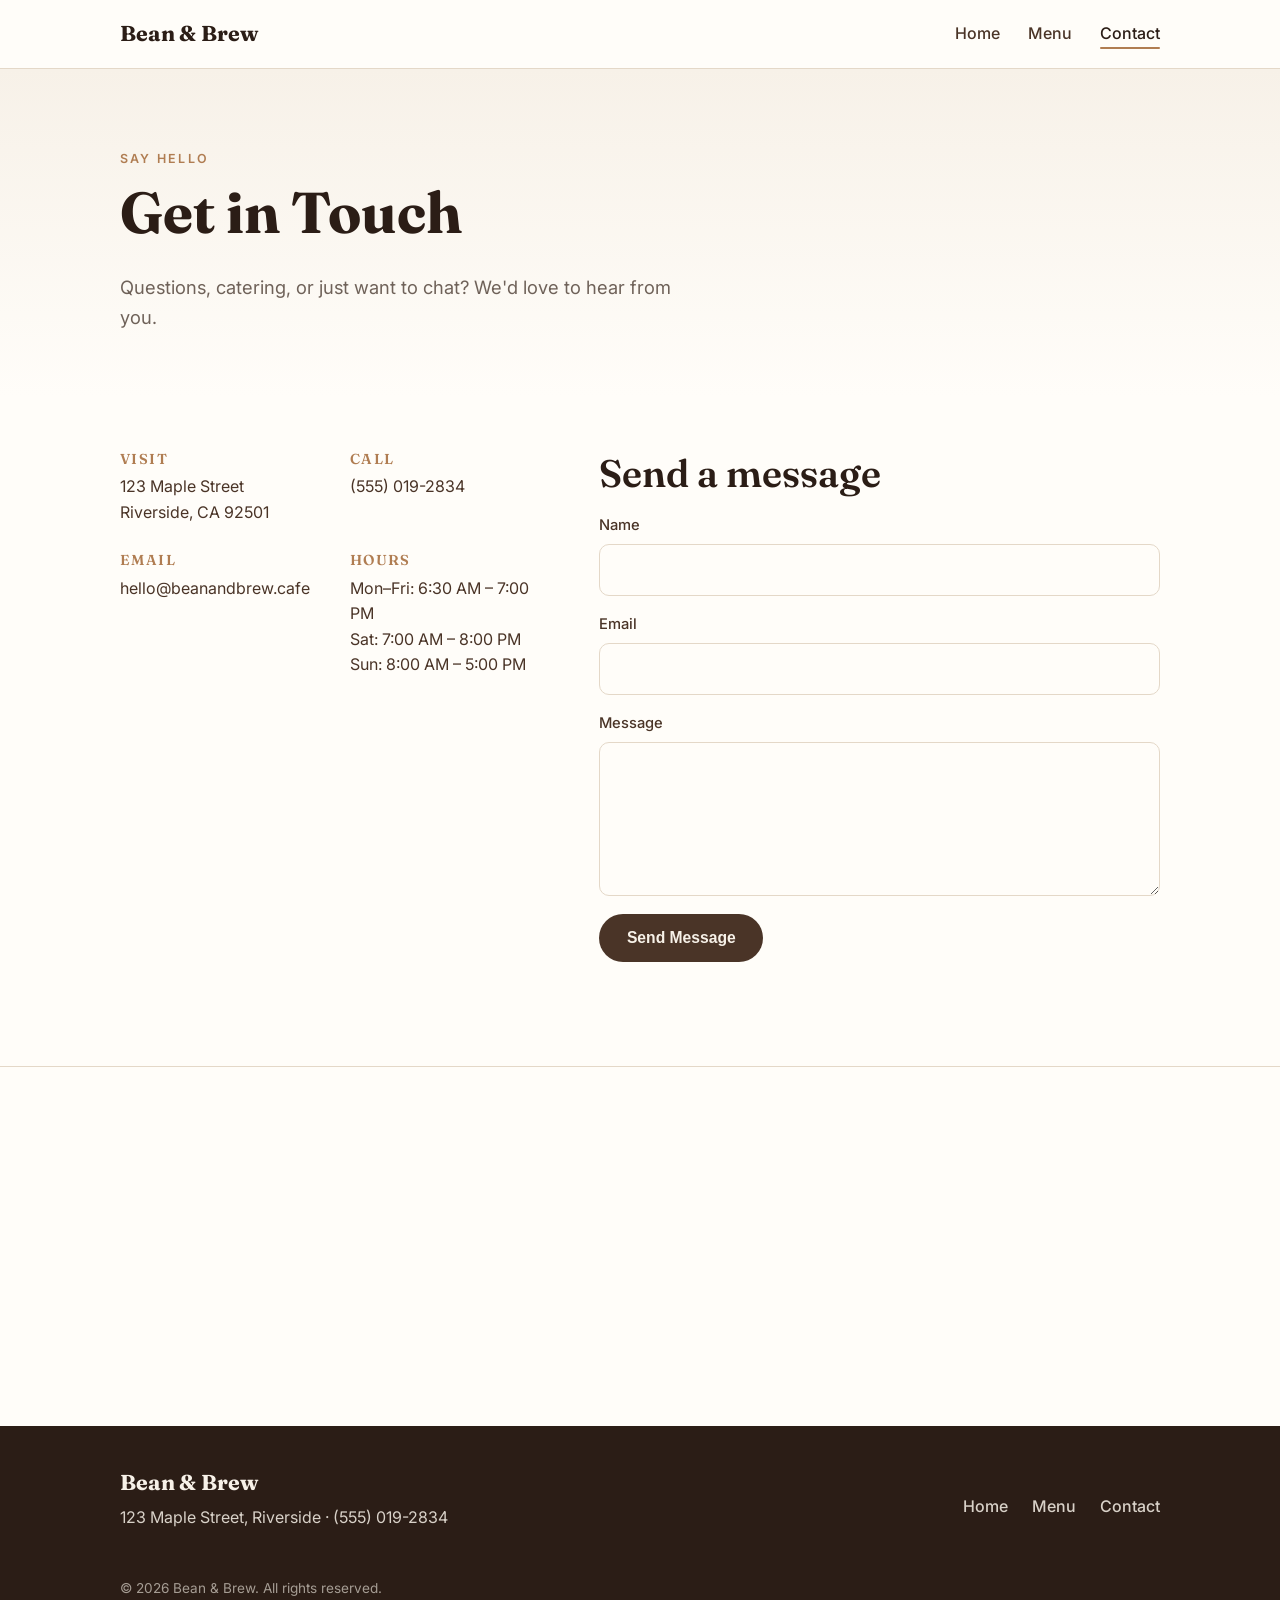
==== contact.html @ 73586ad3 "Add clean coffee shop website with home, menu, and contact pages - Responsive multi-page static site" ====
<!DOCTYPE html>
<html lang="en">
<head>
  <meta charset="UTF-8" />
  <meta name="viewport" content="width=device-width, initial-scale=1.0" />
  <title>Contact — Bean &amp; Brew</title>
  <meta name="description" content="Find Bean & Brew, get in touch, or send us a message." />
  <link rel="preconnect" href="https://fonts.googleapis.com" />
  <link rel="preconnect" href="https://fonts.gstatic.com" crossorigin />
  <link href="https://fonts.googleapis.com/css2?family=Fraunces:opsz,wght@9..144,400;9..144,600;9..144,700&family=Inter:wght@400;500;600&display=swap" rel="stylesheet" />
  <link rel="stylesheet" href="css/style.css" />
</head>
<body>
  <header class="site-header" id="top">
    <nav class="nav container">
      <a href="index.html" class="brand">Bean&nbsp;&amp;&nbsp;Brew</a>
      <button class="nav-toggle" aria-label="Toggle navigation" aria-expanded="false">
        <span></span><span></span><span></span>
      </button>
      <ul class="nav-links">
        <li><a href="index.html">Home</a></li>
        <li><a href="menu.html">Menu</a></li>
        <li><a href="contact.html" class="active">Contact</a></li>
      </ul>
    </nav>
  </header>

  <main>
    <section class="page-head">
      <div class="container">
        <p class="eyebrow">Say hello</p>
        <h1>Get in Touch</h1>
        <p class="lead">Questions, catering, or just want to chat? We'd love to hear from you.</p>
      </div>
    </section>

    <section class="container contact">
      <div class="contact-info">
        <div class="info-block">
          <h3>Visit</h3>
          <p>123 Maple Street<br />Riverside, CA 92501</p>
        </div>
        <div class="info-block">
          <h3>Call</h3>
          <p><a href="tel:+15550192834">(555) 019-2834</a></p>
        </div>
        <div class="info-block">
          <h3>Email</h3>
          <p><a href="mailto:hello@beanandbrew.cafe">hello@beanandbrew.cafe</a></p>
        </div>
        <div class="info-block">
          <h3>Hours</h3>
          <p>
            Mon–Fri: 6:30 AM – 7:00 PM<br />
            Sat: 7:00 AM – 8:00 PM<br />
            Sun: 8:00 AM – 5:00 PM
          </p>
        </div>
      </div>

      <div class="contact-form-wrap">
        <h2>Send a message</h2>
        <form class="contact-form" novalidate>
          <div class="field">
            <label for="name">Name</label>
            <input type="text" id="name" name="name" required autocomplete="name" />
          </div>
          <div class="field">
            <label for="email">Email</label>
            <input type="email" id="email" name="email" required autocomplete="email" />
          </div>
          <div class="field">
            <label for="message">Message</label>
            <textarea id="message" name="message" rows="5" required></textarea>
          </div>
          <button type="submit" class="btn btn-primary">Send Message</button>
          <p class="form-status" role="status" aria-live="polite"></p>
        </form>
      </div>
    </section>

    <section class="map-wrap">
      <iframe
        title="Map to Bean & Brew"
        src="https://www.openstreetmap.org/export/embed.html?bbox=-117.396%2C33.978%2C-117.360%2C33.998&amp;layer=mapnik"
        loading="lazy"
        referrerpolicy="no-referrer-when-downgrade">
      </iframe>
    </section>
  </main>

  <footer class="site-footer">
    <div class="container footer-inner">
      <div>
        <p class="brand">Bean&nbsp;&amp;&nbsp;Brew</p>
        <p>123 Maple Street, Riverside · (555) 019-2834</p>
      </div>
      <ul class="footer-links">
        <li><a href="index.html">Home</a></li>
        <li><a href="menu.html">Menu</a></li>
        <li><a href="contact.html">Contact</a></li>
      </ul>
      <p class="copyright">© 2026 Bean &amp; Brew. All rights reserved.</p>
    </div>
  </footer>

  <script src="js/main.js"></script>
</body>
</html>
---- css/style.css ----
/* ---------- Design tokens ---------- */
:root {
  --coffee-900: #2b1d16;
  --coffee-700: #4a3427;
  --coffee-500: #7b5540;
  --caramel:    #b07d52;
  --cream:      #f7f1e8;
  --cream-2:    #efe5d6;
  --paper:      #fffdf9;
  --ink:        #2b1d16;
  --muted:      #6f6259;
  --line:       #e4d8c8;
  --shadow:     0 10px 30px rgba(43, 29, 22, 0.10);
  --radius:     16px;
  --maxw:       1080px;
}

/* ---------- Reset-ish ---------- */
*, *::before, *::after { box-sizing: border-box; }
html { scroll-behavior: smooth; }
body {
  margin: 0;
  font-family: "Inter", system-ui, sans-serif;
  color: var(--ink);
  background: var(--paper);
  line-height: 1.6;
  -webkit-font-smoothing: antialiased;
}
h1, h2, h3 { font-family: "Fraunces", Georgia, serif; line-height: 1.1; margin: 0 0 .5em; }
h1 { font-size: clamp(2.2rem, 5vw, 3.6rem); font-weight: 700; }
h2 { font-size: clamp(1.6rem, 3vw, 2.4rem); font-weight: 600; }
h3 { font-size: 1.2rem; font-weight: 600; }
p { margin: 0 0 1rem; }
a { color: var(--coffee-700); text-decoration: none; }
a:hover { color: var(--caramel); }
img { max-width: 100%; display: block; }

.container { width: 100%; max-width: var(--maxw); margin: 0 auto; padding: 0 1.25rem; }
.eyebrow {
  text-transform: uppercase; letter-spacing: .18em; font-size: .78rem;
  font-weight: 600; color: var(--caramel); margin-bottom: .75rem;
}
.lead { font-size: 1.15rem; color: var(--muted); max-width: 46ch; }

/* ---------- Buttons ---------- */
.btn {
  display: inline-block; padding: .8rem 1.6rem; border-radius: 999px;
  font-weight: 600; font-size: .98rem; cursor: pointer; border: 2px solid transparent;
  transition: transform .15s ease, background .2s ease, color .2s ease;
}
.btn:hover { transform: translateY(-2px); }
.btn-primary { background: var(--coffee-700); color: var(--cream); }
.btn-primary:hover { background: var(--coffee-900); color: var(--cream); }
.btn-ghost { border-color: var(--coffee-700); color: var(--coffee-700); }
.btn-ghost:hover { background: var(--coffee-700); color: var(--cream); }

/* ---------- Header / nav ---------- */
.site-header {
  position: sticky; top: 0; z-index: 50;
  background: rgba(255, 253, 249, 0.9);
  backdrop-filter: blur(8px);
  border-bottom: 1px solid var(--line);
}
.nav { display: flex; align-items: center; justify-content: space-between; height: 68px; }
.brand {
  font-family: "Fraunces", Georgia, serif; font-weight: 700; font-size: 1.35rem;
  color: var(--coffee-900); letter-spacing: .01em;
}
.nav-links { list-style: none; display: flex; gap: 1.75rem; margin: 0; padding: 0; }
.nav-links a { font-weight: 500; color: var(--coffee-700); position: relative; }
.nav-links a.active { color: var(--coffee-900); }
.nav-links a.active::after {
  content: ""; position: absolute; left: 0; right: 0; bottom: -6px; height: 2px;
  background: var(--caramel); border-radius: 2px;
}
.nav-toggle {
  display: none; flex-direction: column; gap: 5px; background: none; border: 0;
  cursor: pointer; padding: 8px;
}
.nav-toggle span { width: 24px; height: 2px; background: var(--coffee-900); border-radius: 2px; transition: .25s; }

/* ---------- Hero ---------- */
.hero {
  background:
    radial-gradient(1200px 500px at 80% -10%, rgba(176,125,82,.25), transparent 60%),
    linear-gradient(180deg, var(--cream) 0%, var(--paper) 100%);
  padding: clamp(3.5rem, 9vw, 7rem) 0;
}
.hero-inner { max-width: 640px; }
.hero h1 { margin-bottom: .4em; }
.hero-actions { display: flex; gap: 1rem; flex-wrap: wrap; margin-top: 1.75rem; }

/* ---------- Features ---------- */
.features {
  display: grid; grid-template-columns: repeat(3, 1fr); gap: 1.5rem;
  padding: clamp(2.5rem, 6vw, 4.5rem) 1.25rem;
}
.feature {
  background: var(--paper); border: 1px solid var(--line); border-radius: var(--radius);
  padding: 1.75rem; box-shadow: var(--shadow);
}
.feature h3 { color: var(--coffee-900); }
.feature p { color: var(--muted); margin: 0; }

/* ---------- Highlight ---------- */
.highlight { background: var(--coffee-900); color: var(--cream); padding: clamp(3rem, 7vw, 5rem) 0; }
.highlight-inner { display: grid; grid-template-columns: 1.4fr 1fr; gap: 2.5rem; align-items: center; }
.highlight .eyebrow { color: var(--caramel); }
.highlight h2 { color: var(--cream); }
.highlight p { color: rgba(247, 241, 232, 0.82); }
.highlight-card {
  aspect-ratio: 1; border-radius: var(--radius);
  background: linear-gradient(145deg, var(--caramel), var(--coffee-500));
  display: grid; place-items: center; box-shadow: var(--shadow);
}
.highlight-card .cup { font-size: clamp(4rem, 12vw, 7rem); }

/* ---------- Hours ---------- */
.hours { padding: clamp(3rem, 6vw, 4.5rem) 1.25rem; text-align: center; }
.hours-list {
  list-style: none; margin: 1.5rem auto 0; padding: 0; max-width: 460px;
}
.hours-list li {
  display: flex; justify-content: space-between; padding: .85rem 0;
  border-bottom: 1px solid var(--line); color: var(--coffee-700);
}
.hours-list li span:last-child { color: var(--muted); }

/* ---------- Page head ---------- */
.page-head {
  background: linear-gradient(180deg, var(--cream) 0%, var(--paper) 100%);
  padding: clamp(3rem, 7vw, 5rem) 0 clamp(2rem, 4vw, 3rem);
}

/* ---------- Menu ---------- */
.menu {
  display: grid; grid-template-columns: repeat(2, 1fr); gap: 2.5rem 3rem;
  padding: clamp(2rem, 5vw, 3.5rem) 1.25rem clamp(3rem, 6vw, 4.5rem);
}
.menu-group h2 { color: var(--coffee-900); border-bottom: 2px solid var(--line); padding-bottom: .5rem; }
.menu-list { list-style: none; margin: 1.25rem 0 0; padding: 0; }
.menu-list li { margin-bottom: 1.25rem; }
.item-head { display: flex; align-items: baseline; gap: .5rem; }
.item-name { font-weight: 600; color: var(--coffee-900); }
.item-price { font-weight: 600; color: var(--caramel); white-space: nowrap; }
.dots { flex: 1; border-bottom: 2px dotted var(--line); transform: translateY(-3px); }
.item-desc { margin: .2rem 0 0; color: var(--muted); font-size: .95rem; }

/* ---------- CTA ---------- */
.cta { background: var(--cream-2); text-align: center; padding: clamp(3rem, 7vw, 4.5rem) 0; }
.cta h2 { color: var(--coffee-900); }
.cta p { color: var(--muted); margin-bottom: 1.5rem; }

/* ---------- Contact ---------- */
.contact {
  display: grid; grid-template-columns: 1fr 1.3fr; gap: 3rem;
  padding: clamp(2rem, 5vw, 3.5rem) 1.25rem clamp(3rem, 6vw, 4rem);
}
.contact-info { display: grid; grid-template-columns: 1fr 1fr; gap: 1.75rem; align-content: start; }
.info-block h3 { color: var(--caramel); font-size: .9rem; text-transform: uppercase; letter-spacing: .1em; margin-bottom: .4rem; }
.info-block p { color: var(--coffee-700); margin: 0; }
.contact-form-wrap h2 { color: var(--coffee-900); }
.contact-form { display: grid; gap: 1.1rem; margin-top: 1.25rem; }
.field { display: grid; gap: .4rem; }
.field label { font-weight: 500; font-size: .92rem; color: var(--coffee-700); }
.field input, .field textarea {
  font: inherit; padding: .75rem .9rem; border: 1px solid var(--line);
  border-radius: 10px; background: var(--paper); color: var(--ink); resize: vertical;
}
.field input:focus, .field textarea:focus {
  outline: none; border-color: var(--caramel); box-shadow: 0 0 0 3px rgba(176,125,82,.18);
}
.field input.invalid, .field textarea.invalid { border-color: #c0392b; }
.form-status { margin: .25rem 0 0; font-weight: 500; min-height: 1.2rem; }
.form-status.ok { color: #2e7d32; }
.form-status.err { color: #c0392b; }
.contact-form .btn { justify-self: start; }

/* ---------- Map ---------- */
.map-wrap { line-height: 0; }
.map-wrap iframe { width: 100%; height: 360px; border: 0; border-top: 1px solid var(--line); }

/* ---------- Footer ---------- */
.site-footer { background: var(--coffee-900); color: rgba(247,241,232,.85); padding: 2.5rem 0; }
.footer-inner {
  display: grid; grid-template-columns: 1fr auto; gap: 1rem 2rem; align-items: center;
}
.site-footer .brand { color: var(--cream); margin-bottom: .25rem; }
.footer-links { list-style: none; display: flex; gap: 1.5rem; margin: 0; padding: 0; }
.footer-links a { color: rgba(247,241,232,.85); font-weight: 500; }
.footer-links a:hover { color: var(--caramel); }
.copyright { grid-column: 1 / -1; margin: 1rem 0 0; font-size: .85rem; color: rgba(247,241,232,.6); }

/* ---------- Responsive ---------- */
@media (max-width: 760px) {
  .nav-toggle { display: flex; }
  .nav-links {
    position: absolute; top: 68px; left: 0; right: 0;
    flex-direction: column; gap: 0; background: var(--paper);
    border-bottom: 1px solid var(--line); padding: .5rem 1.25rem;
    max-height: 0; overflow: hidden; transition: max-height .3s ease;
  }
  .nav-links.open { max-height: 300px; }
  .nav-links li { padding: .4rem 0; }
  .nav-links a.active::after { display: none; }

  .features { grid-template-columns: 1fr; }
  .highlight-inner { grid-template-columns: 1fr; }
  .highlight-card { max-width: 260px; }
  .menu { grid-template-columns: 1fr; }
  .contact { grid-template-columns: 1fr; }
  .footer-inner { grid-template-columns: 1fr; }
}
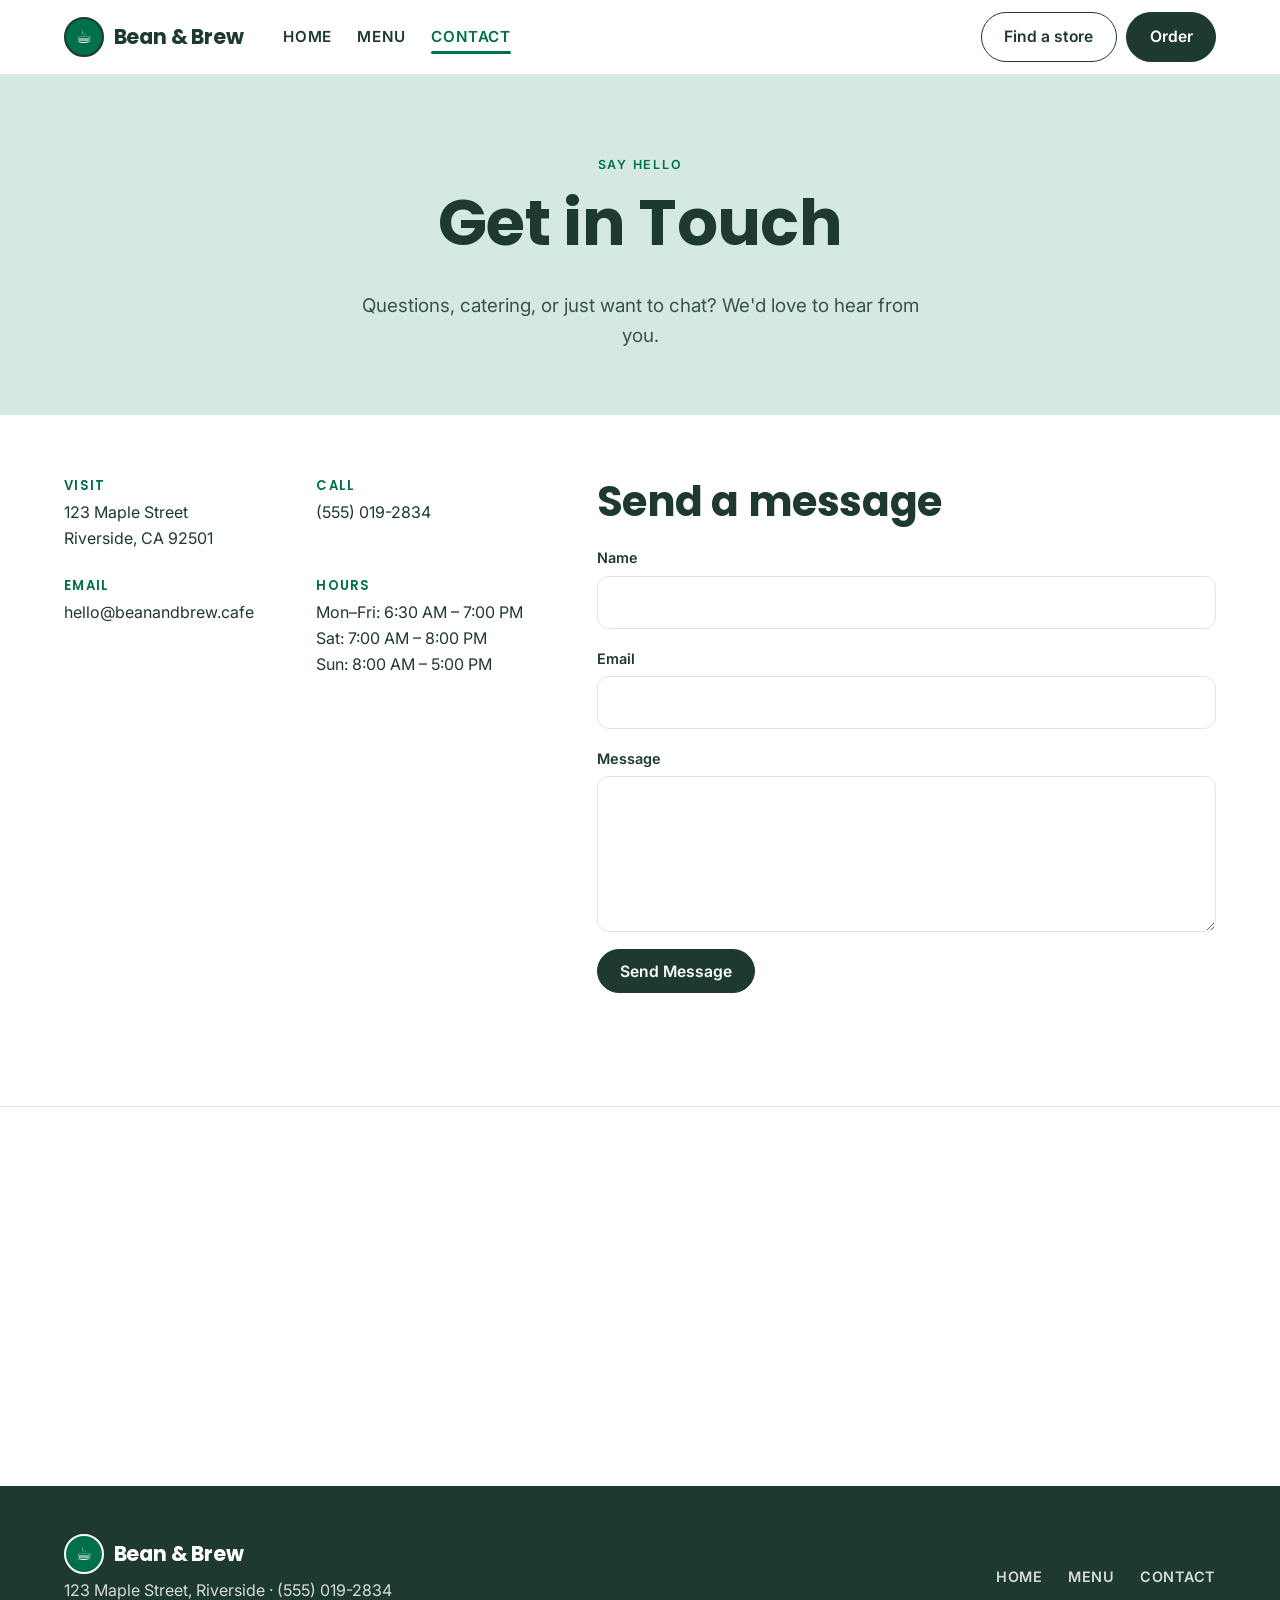
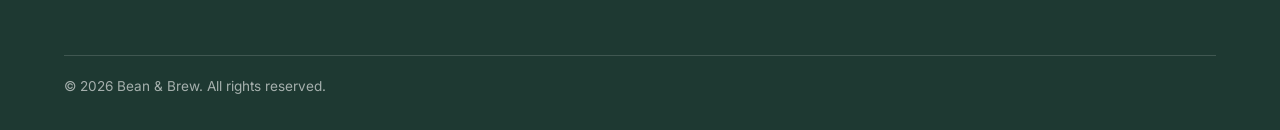
==== commit 3b72b6ed: "Redesign site with a Starbucks-inspired visual language - Deep forest-green palette with pill-shaped" ====
--- a/contact.html
+++ b/contact.html
@@ -7,13 +7,13 @@
   <meta name="description" content="Find Bean & Brew, get in touch, or send us a message." />
   <link rel="preconnect" href="https://fonts.googleapis.com" />
   <link rel="preconnect" href="https://fonts.gstatic.com" crossorigin />
-  <link href="https://fonts.googleapis.com/css2?family=Fraunces:opsz,wght@9..144,400;9..144,600;9..144,700&family=Inter:wght@400;500;600&display=swap" rel="stylesheet" />
+  <link href="https://fonts.googleapis.com/css2?family=Poppins:wght@500;600;700&family=Inter:wght@400;500;600&display=swap" rel="stylesheet" />
   <link rel="stylesheet" href="css/style.css" />
 </head>
 <body>
   <header class="site-header" id="top">
     <nav class="nav container">
-      <a href="index.html" class="brand">Bean&nbsp;&amp;&nbsp;Brew</a>
+      <a href="index.html" class="brand"><span class="mark">☕</span>Bean&nbsp;&amp;&nbsp;Brew</a>
       <button class="nav-toggle" aria-label="Toggle navigation" aria-expanded="false">
         <span></span><span></span><span></span>
       </button>
@@ -22,6 +22,10 @@
         <li><a href="menu.html">Menu</a></li>
         <li><a href="contact.html" class="active">Contact</a></li>
       </ul>
+      <div class="nav-actions">
+        <a href="contact.html" class="btn btn-outline">Find a store</a>
+        <a href="menu.html" class="btn btn-primary">Order</a>
+      </div>
     </nav>
   </header>
 
@@ -92,7 +96,7 @@
   <footer class="site-footer">
     <div class="container footer-inner">
       <div>
-        <p class="brand">Bean&nbsp;&amp;&nbsp;Brew</p>
+        <p class="brand"><span class="mark">☕</span>Bean&nbsp;&amp;&nbsp;Brew</p>
         <p>123 Maple Street, Riverside · (555) 019-2834</p>
       </div>
       <ul class="footer-links">
--- a/css/style.css
+++ b/css/style.css
@@ -1,18 +1,21 @@
 /* ---------- Design tokens ---------- */
 :root {
-  --coffee-900: #2b1d16;
-  --coffee-700: #4a3427;
-  --coffee-500: #7b5540;
-  --caramel:    #b07d52;
-  --cream:      #f7f1e8;
-  --cream-2:    #efe5d6;
-  --paper:      #fffdf9;
-  --ink:        #2b1d16;
-  --muted:      #6f6259;
-  --line:       #e4d8c8;
-  --shadow:     0 10px 30px rgba(43, 29, 22, 0.10);
-  --radius:     16px;
-  --maxw:       1080px;
+  --green:       #00704a;   /* house green */
+  --green-deep:  #006241;
+  --green-dark:  #1e3932;   /* forest — text & dark sections */
+  --green-tint:  #d4e9e2;   /* soft light-green wash */
+  --green-tint2: #e8f3ee;
+  --cream:       #f3f1e7;
+  --sand:        #f7f5ef;
+  --white:       #ffffff;
+  --ink:         #1e3932;
+  --muted:       #4c5c54;
+  --line:        #e6e3d8;
+  --radius:      18px;
+  --radius-lg:   28px;
+  --maxw:        1200px;
+  --display: "Poppins", system-ui, -apple-system, "Segoe UI", sans-serif;
+  --body: "Inter", system-ui, -apple-system, "Segoe UI", Roboto, sans-serif;
 }
 
 /* ---------- Reset-ish ---------- */
@@ -20,193 +23,211 @@
 html { scroll-behavior: smooth; }
 body {
   margin: 0;
-  font-family: "Inter", system-ui, sans-serif;
+  font-family: var(--body);
   color: var(--ink);
-  background: var(--paper);
+  background: var(--white);
   line-height: 1.6;
   -webkit-font-smoothing: antialiased;
 }
-h1, h2, h3 { font-family: "Fraunces", Georgia, serif; line-height: 1.1; margin: 0 0 .5em; }
-h1 { font-size: clamp(2.2rem, 5vw, 3.6rem); font-weight: 700; }
-h2 { font-size: clamp(1.6rem, 3vw, 2.4rem); font-weight: 600; }
-h3 { font-size: 1.2rem; font-weight: 600; }
+h1, h2, h3 { font-family: var(--display); line-height: 1.12; margin: 0 0 .5em; letter-spacing: -0.01em; }
+h1 { font-size: clamp(2.4rem, 5.5vw, 4rem); font-weight: 700; }
+h2 { font-size: clamp(1.7rem, 3.4vw, 2.6rem); font-weight: 700; }
+h3 { font-size: 1.25rem; font-weight: 600; }
 p { margin: 0 0 1rem; }
-a { color: var(--coffee-700); text-decoration: none; }
-a:hover { color: var(--caramel); }
+a { color: var(--green-dark); text-decoration: none; }
+a:hover { color: var(--green); }
 img { max-width: 100%; display: block; }
 
-.container { width: 100%; max-width: var(--maxw); margin: 0 auto; padding: 0 1.25rem; }
+.container { width: 100%; max-width: var(--maxw); margin: 0 auto; padding: 0 1.5rem; }
 .eyebrow {
-  text-transform: uppercase; letter-spacing: .18em; font-size: .78rem;
-  font-weight: 600; color: var(--caramel); margin-bottom: .75rem;
-}
-.lead { font-size: 1.15rem; color: var(--muted); max-width: 46ch; }
-
-/* ---------- Buttons ---------- */
+  text-transform: uppercase; letter-spacing: .14em; font-size: .78rem;
+  font-weight: 600; color: var(--green); margin-bottom: .75rem;
+}
+.lead { font-size: 1.18rem; color: var(--muted); max-width: 48ch; }
+
+/* ---------- Pill buttons (Starbucks-style) ---------- */
 .btn {
-  display: inline-block; padding: .8rem 1.6rem; border-radius: 999px;
-  font-weight: 600; font-size: .98rem; cursor: pointer; border: 2px solid transparent;
-  transition: transform .15s ease, background .2s ease, color .2s ease;
-}
-.btn:hover { transform: translateY(-2px); }
-.btn-primary { background: var(--coffee-700); color: var(--cream); }
-.btn-primary:hover { background: var(--coffee-900); color: var(--cream); }
-.btn-ghost { border-color: var(--coffee-700); color: var(--coffee-700); }
-.btn-ghost:hover { background: var(--coffee-700); color: var(--cream); }
+  display: inline-block; padding: .7rem 1.4rem; border-radius: 999px;
+  font-family: var(--body); font-weight: 600; font-size: .98rem; cursor: pointer;
+  border: 1.5px solid var(--green-dark); transition: background .2s ease, color .2s ease, border-color .2s ease;
+}
+.btn-primary { background: var(--green-dark); color: var(--white); }
+.btn-primary:hover { background: #14261f; border-color: #14261f; color: var(--white); }
+.btn-outline { background: transparent; color: var(--green-dark); }
+.btn-outline:hover { background: rgba(30, 57, 50, 0.06); color: var(--green-dark); }
+.btn-on-dark { border-color: var(--white); color: var(--white); background: transparent; }
+.btn-on-dark:hover { background: var(--white); color: var(--green-dark); }
 
 /* ---------- Header / nav ---------- */
 .site-header {
   position: sticky; top: 0; z-index: 50;
-  background: rgba(255, 253, 249, 0.9);
-  backdrop-filter: blur(8px);
-  border-bottom: 1px solid var(--line);
-}
-.nav { display: flex; align-items: center; justify-content: space-between; height: 68px; }
+  background: var(--white); border-bottom: 1px solid var(--line);
+}
+.nav { display: flex; align-items: center; gap: 1.5rem; height: 74px; }
 .brand {
-  font-family: "Fraunces", Georgia, serif; font-weight: 700; font-size: 1.35rem;
-  color: var(--coffee-900); letter-spacing: .01em;
-}
-.nav-links { list-style: none; display: flex; gap: 1.75rem; margin: 0; padding: 0; }
-.nav-links a { font-weight: 500; color: var(--coffee-700); position: relative; }
-.nav-links a.active { color: var(--coffee-900); }
+  display: flex; align-items: center; gap: .6rem;
+  font-family: var(--display); font-weight: 700; font-size: 1.3rem;
+  color: var(--green-dark); letter-spacing: -0.01em;
+}
+.brand .mark {
+  width: 40px; height: 40px; border-radius: 50%;
+  background: var(--green); color: var(--white);
+  display: grid; place-items: center; font-size: 1.15rem;
+  border: 2px solid var(--green-dark);
+}
+.nav-links { list-style: none; display: flex; gap: 1.6rem; margin: 0 auto 0 1rem; padding: 0; }
+.nav-links a {
+  font-weight: 600; font-size: .95rem; color: var(--green-dark); text-transform: uppercase;
+  letter-spacing: .04em; position: relative; padding: .25rem 0;
+}
+.nav-links a.active { color: var(--green); }
 .nav-links a.active::after {
-  content: ""; position: absolute; left: 0; right: 0; bottom: -6px; height: 2px;
-  background: var(--caramel); border-radius: 2px;
-}
+  content: ""; position: absolute; left: 0; right: 0; bottom: -4px; height: 3px;
+  background: var(--green); border-radius: 3px;
+}
+.nav-actions { display: flex; gap: .6rem; align-items: center; }
 .nav-toggle {
   display: none; flex-direction: column; gap: 5px; background: none; border: 0;
-  cursor: pointer; padding: 8px;
-}
-.nav-toggle span { width: 24px; height: 2px; background: var(--coffee-900); border-radius: 2px; transition: .25s; }
+  cursor: pointer; padding: 8px; margin-left: auto;
+}
+.nav-toggle span { width: 24px; height: 2px; background: var(--green-dark); border-radius: 2px; transition: .25s; }
 
 /* ---------- Hero ---------- */
-.hero {
-  background:
-    radial-gradient(1200px 500px at 80% -10%, rgba(176,125,82,.25), transparent 60%),
-    linear-gradient(180deg, var(--cream) 0%, var(--paper) 100%);
-  padding: clamp(3.5rem, 9vw, 7rem) 0;
-}
-.hero-inner { max-width: 640px; }
-.hero h1 { margin-bottom: .4em; }
-.hero-actions { display: flex; gap: 1rem; flex-wrap: wrap; margin-top: 1.75rem; }
-
-/* ---------- Features ---------- */
+.hero { background: var(--green-tint); }
+.hero-inner {
+  display: grid; grid-template-columns: 1.1fr 1fr; align-items: center; gap: 2rem;
+  padding: clamp(3rem, 7vw, 6rem) 0;
+}
+.hero h1 { color: var(--green-dark); margin-bottom: .3em; }
+.hero .lead { color: var(--green-dark); opacity: .85; }
+.hero-actions { display: flex; gap: .8rem; flex-wrap: wrap; margin-top: 1.75rem; }
+.hero-art {
+  aspect-ratio: 1 / 1; border-radius: 50%; justify-self: center; width: min(360px, 80%);
+  background: radial-gradient(circle at 32% 30%, #0a8f63, var(--green) 45%, var(--green-deep) 100%);
+  display: grid; place-items: center; box-shadow: 0 24px 60px rgba(0, 98, 65, 0.28);
+}
+.hero-art .cup { font-size: clamp(5rem, 14vw, 8rem); }
+
+/* ---------- Promo tiles (stacked full-bleed) ---------- */
+.promo { padding: clamp(3rem, 6vw, 5rem) 0; text-align: center; }
+.promo .inner { max-width: 620px; margin: 0 auto; }
+.promo h2 { margin-bottom: .3em; }
+.promo p { font-size: 1.1rem; margin-bottom: 1.5rem; }
+.promo--green { background: var(--green); color: var(--white); }
+.promo--green h2, .promo--green a { color: var(--white); }
+.promo--cream { background: var(--cream); color: var(--green-dark); }
+.promo--tint { background: var(--green-tint2); color: var(--green-dark); }
+.promo--dark { background: var(--green-dark); color: var(--white); }
+.promo--dark h2 { color: var(--white); }
+.promo--dark p { color: rgba(255,255,255,.82); }
+
+/* ---------- Features row ---------- */
 .features {
   display: grid; grid-template-columns: repeat(3, 1fr); gap: 1.5rem;
-  padding: clamp(2.5rem, 6vw, 4.5rem) 1.25rem;
+  padding: clamp(3rem, 6vw, 5rem) 1.5rem;
 }
 .feature {
-  background: var(--paper); border: 1px solid var(--line); border-radius: var(--radius);
-  padding: 1.75rem; box-shadow: var(--shadow);
-}
-.feature h3 { color: var(--coffee-900); }
+  background: var(--white); border: 1px solid var(--line); border-radius: var(--radius);
+  padding: 2rem; text-align: center;
+}
+.feature .ficon {
+  width: 56px; height: 56px; border-radius: 50%; margin: 0 auto 1rem;
+  background: var(--green-tint); display: grid; place-items: center; font-size: 1.6rem;
+}
+.feature h3 { color: var(--green-dark); }
 .feature p { color: var(--muted); margin: 0; }
 
-/* ---------- Highlight ---------- */
-.highlight { background: var(--coffee-900); color: var(--cream); padding: clamp(3rem, 7vw, 5rem) 0; }
-.highlight-inner { display: grid; grid-template-columns: 1.4fr 1fr; gap: 2.5rem; align-items: center; }
-.highlight .eyebrow { color: var(--caramel); }
-.highlight h2 { color: var(--cream); }
-.highlight p { color: rgba(247, 241, 232, 0.82); }
-.highlight-card {
-  aspect-ratio: 1; border-radius: var(--radius);
-  background: linear-gradient(145deg, var(--caramel), var(--coffee-500));
-  display: grid; place-items: center; box-shadow: var(--shadow);
-}
-.highlight-card .cup { font-size: clamp(4rem, 12vw, 7rem); }
-
-/* ---------- Hours ---------- */
-.hours { padding: clamp(3rem, 6vw, 4.5rem) 1.25rem; text-align: center; }
-.hours-list {
-  list-style: none; margin: 1.5rem auto 0; padding: 0; max-width: 460px;
-}
+/* ---------- Hours strip ---------- */
+.hours { padding: clamp(3rem, 6vw, 4.5rem) 1.5rem; text-align: center; }
+.hours-list { list-style: none; margin: 1.5rem auto 0; padding: 0; max-width: 480px; }
 .hours-list li {
-  display: flex; justify-content: space-between; padding: .85rem 0;
-  border-bottom: 1px solid var(--line); color: var(--coffee-700);
-}
-.hours-list li span:last-child { color: var(--muted); }
+  display: flex; justify-content: space-between; padding: .9rem 0;
+  border-bottom: 1px solid var(--line); color: var(--green-dark); font-weight: 500;
+}
+.hours-list li span:last-child { color: var(--muted); font-variant-numeric: tabular-nums; }
 
 /* ---------- Page head ---------- */
-.page-head {
-  background: linear-gradient(180deg, var(--cream) 0%, var(--paper) 100%);
-  padding: clamp(3rem, 7vw, 5rem) 0 clamp(2rem, 4vw, 3rem);
-}
+.page-head { background: var(--green-tint); padding: clamp(3rem, 7vw, 5rem) 0 clamp(2.5rem, 5vw, 4rem); text-align: center; }
+.page-head h1 { color: var(--green-dark); }
+.page-head .lead { margin: 0 auto; color: var(--green-dark); opacity: .85; }
 
 /* ---------- Menu ---------- */
 .menu {
-  display: grid; grid-template-columns: repeat(2, 1fr); gap: 2.5rem 3rem;
-  padding: clamp(2rem, 5vw, 3.5rem) 1.25rem clamp(3rem, 6vw, 4.5rem);
-}
-.menu-group h2 { color: var(--coffee-900); border-bottom: 2px solid var(--line); padding-bottom: .5rem; }
+  display: grid; grid-template-columns: repeat(2, 1fr); gap: 2.5rem 3.5rem;
+  padding: clamp(2.5rem, 5vw, 4rem) 1.5rem clamp(3rem, 6vw, 5rem);
+}
+.menu-group h2 { color: var(--green-dark); display: flex; align-items: center; gap: .6rem; }
+.menu-group h2::before { content: ""; width: 28px; height: 4px; background: var(--green); border-radius: 4px; }
 .menu-list { list-style: none; margin: 1.25rem 0 0; padding: 0; }
-.menu-list li { margin-bottom: 1.25rem; }
+.menu-list li { margin-bottom: 1.3rem; }
 .item-head { display: flex; align-items: baseline; gap: .5rem; }
-.item-name { font-weight: 600; color: var(--coffee-900); }
-.item-price { font-weight: 600; color: var(--caramel); white-space: nowrap; }
+.item-name { font-weight: 600; color: var(--green-dark); }
+.item-price { font-weight: 700; color: var(--green); white-space: nowrap; font-variant-numeric: tabular-nums; }
 .dots { flex: 1; border-bottom: 2px dotted var(--line); transform: translateY(-3px); }
 .item-desc { margin: .2rem 0 0; color: var(--muted); font-size: .95rem; }
 
-/* ---------- CTA ---------- */
-.cta { background: var(--cream-2); text-align: center; padding: clamp(3rem, 7vw, 4.5rem) 0; }
-.cta h2 { color: var(--coffee-900); }
-.cta p { color: var(--muted); margin-bottom: 1.5rem; }
+/* ---------- CTA band ---------- */
+.cta { background: var(--green-dark); text-align: center; padding: clamp(3rem, 7vw, 5rem) 0; color: var(--white); }
+.cta h2 { color: var(--white); }
+.cta p { color: rgba(255,255,255,.82); margin-bottom: 1.5rem; }
 
 /* ---------- Contact ---------- */
 .contact {
-  display: grid; grid-template-columns: 1fr 1.3fr; gap: 3rem;
-  padding: clamp(2rem, 5vw, 3.5rem) 1.25rem clamp(3rem, 6vw, 4rem);
+  display: grid; grid-template-columns: 1fr 1.3fr; gap: 3.5rem;
+  padding: clamp(2.5rem, 5vw, 4rem) 1.5rem clamp(3rem, 6vw, 4.5rem);
 }
 .contact-info { display: grid; grid-template-columns: 1fr 1fr; gap: 1.75rem; align-content: start; }
-.info-block h3 { color: var(--caramel); font-size: .9rem; text-transform: uppercase; letter-spacing: .1em; margin-bottom: .4rem; }
-.info-block p { color: var(--coffee-700); margin: 0; }
-.contact-form-wrap h2 { color: var(--coffee-900); }
+.info-block h3 { color: var(--green); font-size: .82rem; text-transform: uppercase; letter-spacing: .1em; margin-bottom: .4rem; }
+.info-block p { color: var(--green-dark); margin: 0; }
+.contact-form-wrap h2 { color: var(--green-dark); }
 .contact-form { display: grid; gap: 1.1rem; margin-top: 1.25rem; }
 .field { display: grid; gap: .4rem; }
-.field label { font-weight: 500; font-size: .92rem; color: var(--coffee-700); }
+.field label { font-weight: 600; font-size: .9rem; color: var(--green-dark); }
 .field input, .field textarea {
-  font: inherit; padding: .75rem .9rem; border: 1px solid var(--line);
-  border-radius: 10px; background: var(--paper); color: var(--ink); resize: vertical;
+  font: inherit; font-family: var(--body); padding: .8rem .95rem; border: 1.5px solid var(--line);
+  border-radius: 12px; background: var(--white); color: var(--ink); resize: vertical;
 }
 .field input:focus, .field textarea:focus {
-  outline: none; border-color: var(--caramel); box-shadow: 0 0 0 3px rgba(176,125,82,.18);
+  outline: none; border-color: var(--green); box-shadow: 0 0 0 3px rgba(0, 112, 74, .16);
 }
 .field input.invalid, .field textarea.invalid { border-color: #c0392b; }
 .form-status { margin: .25rem 0 0; font-weight: 500; min-height: 1.2rem; }
-.form-status.ok { color: #2e7d32; }
+.form-status.ok { color: var(--green); }
 .form-status.err { color: #c0392b; }
 .contact-form .btn { justify-self: start; }
 
 /* ---------- Map ---------- */
 .map-wrap { line-height: 0; }
-.map-wrap iframe { width: 100%; height: 360px; border: 0; border-top: 1px solid var(--line); }
+.map-wrap iframe { width: 100%; height: 380px; border: 0; border-top: 1px solid var(--line); }
 
 /* ---------- Footer ---------- */
-.site-footer { background: var(--coffee-900); color: rgba(247,241,232,.85); padding: 2.5rem 0; }
-.footer-inner {
-  display: grid; grid-template-columns: 1fr auto; gap: 1rem 2rem; align-items: center;
-}
-.site-footer .brand { color: var(--cream); margin-bottom: .25rem; }
-.footer-links { list-style: none; display: flex; gap: 1.5rem; margin: 0; padding: 0; }
-.footer-links a { color: rgba(247,241,232,.85); font-weight: 500; }
-.footer-links a:hover { color: var(--caramel); }
-.copyright { grid-column: 1 / -1; margin: 1rem 0 0; font-size: .85rem; color: rgba(247,241,232,.6); }
+.site-footer { background: var(--green-dark); color: rgba(255,255,255,.82); padding: 3rem 0 2rem; }
+.footer-inner { display: grid; grid-template-columns: 1fr auto; gap: 1rem 2rem; align-items: center; }
+.site-footer .brand { color: var(--white); margin-bottom: .25rem; }
+.site-footer .brand .mark { border-color: var(--white); }
+.footer-links { list-style: none; display: flex; gap: 1.6rem; margin: 0; padding: 0; }
+.footer-links a { color: rgba(255,255,255,.82); font-weight: 600; text-transform: uppercase; letter-spacing: .04em; font-size: .9rem; }
+.footer-links a:hover { color: var(--green-tint); }
+.copyright { grid-column: 1 / -1; margin: 1.25rem 0 0; padding-top: 1.25rem; border-top: 1px solid rgba(255,255,255,.15); font-size: .85rem; color: rgba(255,255,255,.6); }
 
 /* ---------- Responsive ---------- */
-@media (max-width: 760px) {
+@media (max-width: 820px) {
   .nav-toggle { display: flex; }
   .nav-links {
-    position: absolute; top: 68px; left: 0; right: 0;
-    flex-direction: column; gap: 0; background: var(--paper);
-    border-bottom: 1px solid var(--line); padding: .5rem 1.25rem;
+    position: absolute; top: 74px; left: 0; right: 0; order: 3; margin: 0;
+    flex-direction: column; gap: 0; background: var(--white);
+    border-bottom: 1px solid var(--line); padding: .5rem 1.5rem;
     max-height: 0; overflow: hidden; transition: max-height .3s ease;
   }
-  .nav-links.open { max-height: 300px; }
-  .nav-links li { padding: .4rem 0; }
+  .nav-links.open { max-height: 320px; }
+  .nav-links li { padding: .5rem 0; }
   .nav-links a.active::after { display: none; }
-
+  .nav-actions { margin-left: auto; }
+
+  .hero-inner { grid-template-columns: 1fr; text-align: center; }
+  .hero-actions { justify-content: center; }
+  .hero-art { order: -1; }
   .features { grid-template-columns: 1fr; }
-  .highlight-inner { grid-template-columns: 1fr; }
-  .highlight-card { max-width: 260px; }
   .menu { grid-template-columns: 1fr; }
   .contact { grid-template-columns: 1fr; }
   .footer-inner { grid-template-columns: 1fr; }
